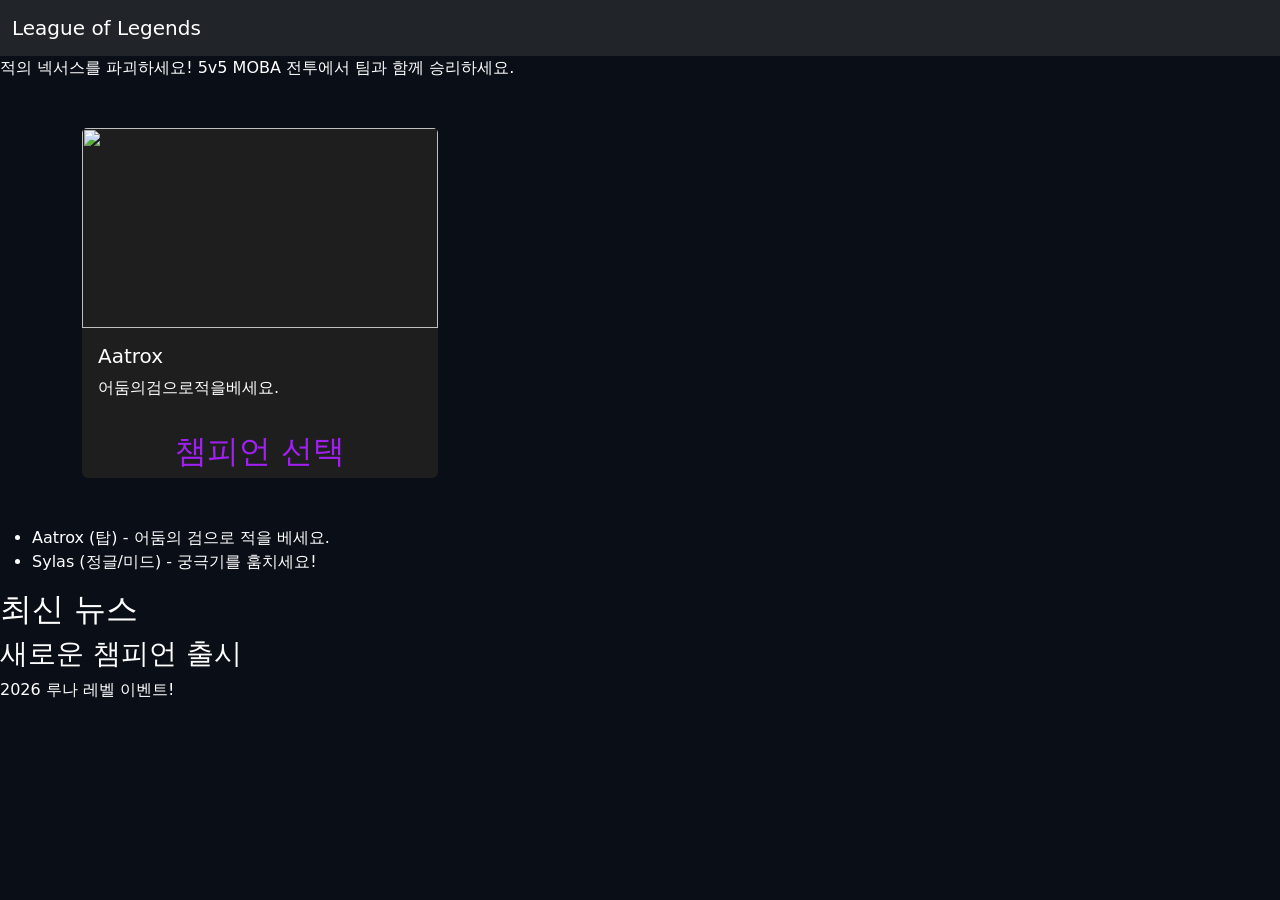
==== src/main/resources/META-INF/resources/index.html @ d0ff8828 "2주차 수업 내용 업로드" ====
<!DOCTYPE html> <!-- 주석은 이렇게 입력! -->
<html lang=”ko”>
<head>
<link href="https://cdn.jsdelivr.net/npm/bootstrap@5.3.0/dist/css/bootstrap.min.css" rel="stylesheet">
</head>
<body>
<nav class="navbar navbar-expand-lg navbar-dark bg-dark">
<div class="container-fluid"><a class="navbar-brand" href="#">League of Legends</a></div>
<style>
body { background-color: #0a0e17; color: #fff; }
.accent-purple { color: #a020f0; }
.card { background-color: #1e1e1e; border: none; color: white; }
.btn-primary { background-color: #a020f0; border: none; }
/* 4단계: 애니메이션 및 시각 효과추가*/
.card {
transition: transform 0.3s, box-shadow 0.3s;
}
.card:hover {
transform: scale(1.05); /* 마우스를 올리면 커짐 */
box-shadow: 0 10px 20px rgba(160, 32, 240, 0.5); /* 보라색 광원 효과 */
}
.card-img-top {
height: 200px;
object-fit: cover; /* 이미지가 찌그러지지 않게 채움 */
}
</style>
</nav>
<p>적의 넥서스를 파괴하세요! 5v5 MOBA 전투에서 팀과 함께 승리하세요.</p>
<div class="container my-5">
<div class="row">
<div class="col-md-4">
<div class="card">
<img src="https://ddragon.leagueoflegends.com/cdn/15.24.1/img/champion/Aatrox.png" class="card-img-top">
<div class="card-body">
<h5>Aatrox</h5>
<p>어둠의검으로적을베세요.</p>
</div>
<h2 class="text-center accent-purple">챔피언 선택</h2>
</div>
</div>
</div>
</div>

<ul>
<li>Aatrox (탑) - 어둠의 검으로 적을 베세요.</li>
<li>Sylas (정글/미드) - 궁극기를 훔치세요!</li>
</ul>
<h2>최신 뉴스</h2>
<div>
<h3>새로운 챔피언 출시</h3>
<p>2026 루나 레벨 이벤트!</p>
</div>

</body>
</html>
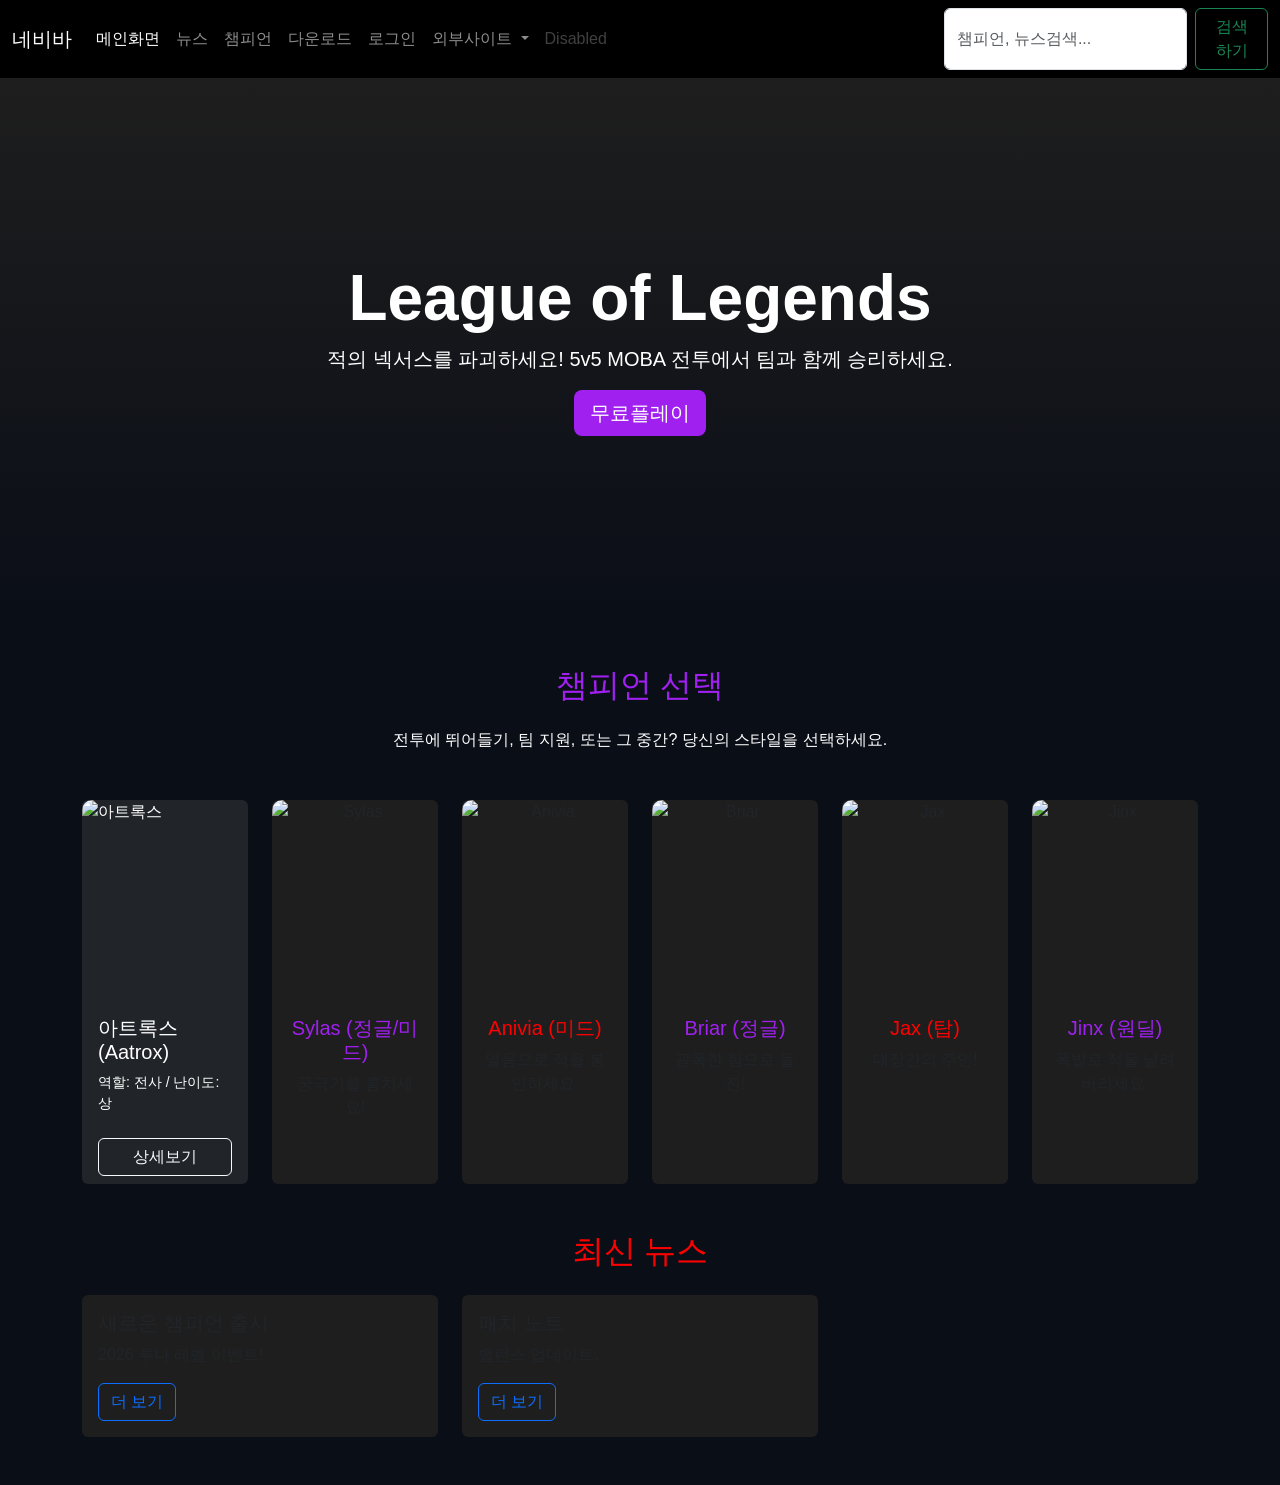
==== commit 62f51003: "7주차 수업 내용 업로드" ====
--- a/src/main/resources/META-INF/resources/index.html
+++ b/src/main/resources/META-INF/resources/index.html
@@ -1,58 +1,271 @@
-<!DOCTYPE html> <!-- 주석은 이렇게 입력! -->
-<html lang=”ko”>
+<!DOCTYPE html>
+<html lang="ko">
 <head>
-<link href="https://cdn.jsdelivr.net/npm/bootstrap@5.3.0/dist/css/bootstrap.min.css" rel="stylesheet">
+    <meta charset="UTF-8">
+    <meta name="viewport" content="width=device-width, initial-scale=1.0">
+    <title>League of Legends - 메인 페이지</title>
+    <!-- Bootstrap 5 CDN -->
+    <link href="https://cdn.jsdelivr.net/npm/bootstrap@5.3.0/dist/css/bootstrap.min.css" rel="stylesheet">
+    <link rel="stylesheet" href="css/main.css">
+    <script src="https://cdn.jsdelivr.net/npm/bootstrap@5.3.0/dist/js/bootstrap.bundle.min.js"></script>
+    <script src="js/bootstrap.bundle.min.js"></script>
+    <!--<script src="js/test.js"></script>-->
+    <script>
+       window.onload = function() {
+          alert("메인 페이지 로딩 완료");
+        }
+    </script>
+    <!-- 커스텀 스타일 (LOL 테마 + 챔피언 호버 효과) -->
+
 </head>
 <body>
-<nav class="navbar navbar-expand-lg navbar-dark bg-dark">
-<div class="container-fluid"><a class="navbar-brand" href="#">League of Legends</a></div>
-<style>
-body { background-color: #0a0e17; color: #fff; }
-.accent-purple { color: #a020f0; }
-.card { background-color: #1e1e1e; border: none; color: white; }
-.btn-primary { background-color: #a020f0; border: none; }
-/* 4단계: 애니메이션 및 시각 효과추가*/
-.card {
-transition: transform 0.3s, box-shadow 0.3s;
-}
-.card:hover {
-transform: scale(1.05); /* 마우스를 올리면 커짐 */
-box-shadow: 0 10px 20px rgba(160, 32, 240, 0.5); /* 보라색 광원 효과 */
-}
-.card-img-top {
-height: 200px;
-object-fit: cover; /* 이미지가 찌그러지지 않게 채움 */
-}
-</style>
-</nav>
-<p>적의 넥서스를 파괴하세요! 5v5 MOBA 전투에서 팀과 함께 승리하세요.</p>
-<div class="container my-5">
-<div class="row">
-<div class="col-md-4">
-<div class="card">
-<img src="https://ddragon.leagueoflegends.com/cdn/15.24.1/img/champion/Aatrox.png" class="card-img-top">
-<div class="card-body">
-<h5>Aatrox</h5>
-<p>어둠의검으로적을베세요.</p>
-</div>
-<h2 class="text-center accent-purple">챔피언 선택</h2>
-</div>
-</div>
-</div>
-</div>
-
-<ul>
-<li>Aatrox (탑) - 어둠의 검으로 적을 베세요.</li>
-<li>Sylas (정글/미드) - 궁극기를 훔치세요!</li>
-</ul>
-<h2>최신 뉴스</h2>
-<div>
-<h3>새로운 챔피언 출시</h3>
-<p>2026 루나 레벨 이벤트!</p>
-</div>
+
+    <!-- 헤더 (Navbar) -->
+    <!--
+    <nav class="navbar navbar-expand-lg navbar-dark">
+        <div class="container-fluid">
+            <a class="navbar-brand" href="#">League of Legends</a>
+            <button class="navbar-toggler" type="button" data-bs-toggle="collapse" data-bs-target="#navbarNav" aria-controls="navbarNav" aria-expanded="false" aria-label="Toggle navigation">
+                <span class="navbar-toggler-icon"></span>
+            </button>
+            <div class="collapse navbar-collapse" id="navbarNav">
+                <ul class="navbar-nav ms-auto">
+                    <li class="nav-item"><a class="nav-link" href="#">뉴스</a></li>
+                    <li class="nav-item"><a class="nav-link" href="#">챔피언</a></li>
+                    <li class="nav-item"><a class="nav-link" href="#">다운로드</a></li>
+                    <li class="nav-item"><a class="nav-link" href="#">로그인</a></li>
+                    <li class="nav-item"><a class="nav-link" href="https://www.leagueoflegends.com/ko-kr/">LOL공식웹사이트</a></li>
+                </ul>
+            </div>
+        </div>
+    </nav>-->
+
+    <!-- 새로운 네비게이션 바-->
+    <nav class="navbar navbar-expand-lg navbar-dark">
+        <div class="container-fluid">
+            <a class="navbar-brand" href="#">네비바</a>
+            <button class="navbar-toggler" type="button" data-bs-toggle="collapse" data-bs-target="#navbarSupportedContent" aria-controls="navbarSupportedContent" aria-expanded="false" aria-label="Toggle navigation">
+                <span class="navbar-toggler-icon"></span>
+            </button>
+            <div class="collapse navbar-collapse" id="navbarSupportedContent">
+                <ul class="navbar-nav me-auto mb-2 mb-lg-0">
+                <li class="nav-item"><a class="nav-link active" aria-current="page" href="#">메인화면</a></li>
+                <li class="nav-item"><a class="nav-link" href="#">뉴스</a></li>
+                <li class="nav-item"><a class="nav-link" href="#">챔피언</a></li>
+                <li class="nav-item"><a class="nav-link" href="main_page_sub/download.html">다운로드</a></li>
+                <li class="nav-item"><a class="nav-link" href="#">로그인</a></li>
+            <li class="nav-item dropdown">
+            <a class="nav-link dropdown-toggle" href="#" id="navbarDropdown" role="button" data-bs-toggle="dropdown" aria-expanded="false">
+                외부사이트
+            </a>
+                <ul class="dropdown-menu" aria-labelledby="navbarDropdown">
+                <li><a class="dropdown-item" href="https://www.leagueoflegends.com/ko-kr/">LOL공식웹사이트</a></li>
+                <li><a class="dropdown-item" href="#">Another action</a></li>
+                <li><a class="dropdown-item" href="#">Something else here</a></li>
+            </ul>
+            </li>
+            <li class="nav-item">
+            <a class="nav-link disabled" href="#" tabindex="-1" aria-disabled="true">Disabled</a>
+            </li>
+            </ul>
+            <form class="d-flex" id="searchForm">
+               <input class="form-control me-2" type="search" placeholder="챔피언, 뉴스검색..." aria-label="Search" id="searchInput">
+               <button class="btn btn-outline-success" type="submit">검색하기</button>
+            </form>
+            </div>
+        </div>
+    </nav>
+
+    <!-- 히어로 배너 (Hero Banner) -->
+    <section class="hero d-flex align-items-center justify-content-center text-center py-5">
+        <div class="container">
+            <h1 class="display-3 fw-bold">League of Legends</h1>
+            <p class="lead">적의 넥서스를 파괴하세요! 5v5 MOBA 전투에서 팀과 함께 승리하세요.</p>
+            <a href="#" class="btn btn-primary btn-lg" onclick="alert('즐거운플레이되세요')">무료플레이</a>
+        </div>
+    </section>
+
+    <!-- 챔피언 선택 섹션 (작은 썸네일 PNG로 업데이트!) -->
+    <section class="container my-5">
+        <h2 class="text-center mb-4 accent-purple">챔피언 선택</h2>
+        <p class="text-center mb-5">전투에 뛰어들기, 팀 지원, 또는 그 중간? 당신의 스타일을 선택하세요.</p>
+        <div class="row g-4">
+            <!-- Aatrox -->
+            <!--<div class="col-md-6 col-lg-4 col-xl-2">
+                <div class="card text-center h-100">
+                    <img src="images/Atrox.jpg" class="card-img-top" alt="Aatrox" loading="lazy">
+                    <div class="card-body">
+                        <h5 class="card-title accent-red">Aatrox (탑)</h5>
+                        <p class="card-text">어둠의 검으로 적을 베세요.</p>
+                    </div>
+                </div>
+            </div>-->
+            <div class="col">
+            <div class="card bg-dark text-white border-secondary h-100">
+               <img src="../images/Aatrox.jpg" class="card-img-top" alt="아트록스">
+               <div class="card-body">
+               <h5 class="card-title">아트록스 (Aatrox)</h5>
+               <p class="card-text small">역할: 전사 / 난이도: 상</p>
+               </div>
+               <div class="card-footer bg-transparent border-0">
+               <button class="btn btn-outline-light w-100"
+                    data-bs-toggle="modal"
+                    data-bs-target="#modalAatrox"
+                    data-champ="Aatrox">
+                  상세보기
+               </button>
+               </div>
+            </div>
+            </div>
+
+        <!--모달(iframe으로Aatrox.html 불러오기) -->
+        <div class="modal fade" id="modalAatrox" tabindex="-1" aria-labelledby="modalAatroxLabel" aria-hidden="true">
+        <div class="modal-dialog modal-xl modal-dialog-centered modal-dialog-scrollable">
+            <div class="modal-content bg-dark text-white border-secondary">
+
+            <!--헤더-->
+            <div class="modal-header border-secondary">
+                <h5 class="modal-title" id="modalAatroxLabel">아트록스(Aatrox) 상세정보</h5>
+                <button type="button" class="btn-close btn-close-white" data-bs-dismiss="modal" aria-label="Close"></button>
+            </div>
+
+            <!--바디: iframe으로내용채움-->
+            <div class="modal-body p-0" style="height: 65vh; background: #0a0e17;">
+                <iframe
+                src="modals/Aatrox.html"
+                frameborder="0"
+                style="width: 100%; height: 100%; border: none;"
+                allowfullscreen>
+                </iframe>
+            </div>
+            
+            <!--푸터-->
+            <div class="modal-footer border-secondary">
+                <button type="button" class="btn btn-outline-light" data-bs-dismiss="modal">닫기</button>
+            </div>
+            </div>
+        </div>
+        </div>
+
+            <!-- Sylas -->
+            <div class="col-md-6 col-lg-4 col-xl-2">
+                <div class="card text-center h-100">
+                    <img src="https://ddragon.leagueoflegends.com/cdn/15.24.1/img/champion/Sylas.png" class="card-img-top" alt="Sylas" loading="lazy">
+                    <div class="card-body">
+                        <h5 class="card-title accent-purple">Sylas (정글/미드)</h5>
+                        <p class="card-text">궁극기를 훔치세요!</p>
+                    </div>
+                </div>
+            </div>
+            <!-- Anivia -->
+            <div class="col-md-6 col-lg-4 col-xl-2">
+                <div class="card text-center h-100">
+                    <img src="https://ddragon.leagueoflegends.com/cdn/15.24.1/img/champion/Anivia.png" class="card-img-top" alt="Anivia" loading="lazy">
+                    <div class="card-body">
+                        <h5 class="card-title accent-red">Anivia (미드)</h5>
+                        <p class="card-text">얼음으로 적을 봉인하세요.</p>
+                    </div>
+                </div>
+            </div>
+            <!-- Briar -->
+            <div class="col-md-6 col-lg-4 col-xl-2">
+                <div class="card text-center h-100">
+                    <img src="https://ddragon.leagueoflegends.com/cdn/15.24.1/img/champion/Briar.png" class="card-img-top" alt="Briar" loading="lazy">
+                    <div class="card-body">
+                        <h5 class="card-title accent-purple">Briar (정글)</h5>
+                        <p class="card-text">광폭한 힘으로 돌진!</p>
+                    </div>
+                </div>
+            </div>
+            <!-- Jax -->
+            <div class="col-md-6 col-lg-4 col-xl-2">
+                <div class="card text-center h-100">
+                    <img src="https://ddragon.leagueoflegends.com/cdn/15.24.1/img/champion/Jax.png" class="card-img-top" alt="Jax" loading="lazy">
+                    <div class="card-body">
+                        <h5 class="card-title accent-red">Jax (탑)</h5>
+                        <p class="card-text">대장간의 주인!</p>
+                    </div>
+                </div>
+            </div>
+            <!-- Jinx -->
+            <div class="col-md-6 col-lg-4 col-xl-2">
+                <div class="card text-center h-100">
+                    <img src="https://ddragon.leagueoflegends.com/cdn/15.24.1/img/champion/Jinx.png" class="card-img-top" alt="Jinx" loading="lazy">
+                    <div class="card-body">
+                        <h5 class="card-title accent-purple">Jinx (원딜)</h5>
+                        <p class="card-text">폭발로 적을 날려버리세요.</p>
+                    </div>
+                </div>
+            </div>
+        </div>
+    </section>
+
+    <!-- 뉴스 섹션 (기존 유지) -->
+    <section class="container my-5">
+        <h2 class="text-center mb-4 accent-red">최신 뉴스</h2>
+        <div class="row g-4">
+            <div class="col-md-6 col-lg-4">
+                <div class="card">
+                    <div class="card-body">
+                        <h5 class="card-title">새로운 챔피언 출시</h5>
+                        <p class="card-text">2026 루나 레벨 이벤트!</p>
+                        <a href="#" class="btn btn-outline-primary">더 보기</a>
+                    </div>
+                </div>
+            </div>
+            <div class="col-md-6 col-lg-4">
+                <div class="card">
+                    <div class="card-body">
+                        <h5 class="card-title">패치 노트</h5>
+                        <p class="card-text">밸런스 업데이트.</p>
+                        <a href="#" class="btn btn-outline-primary">더 보기</a>
+                    </div>
+                </div>
+            </div>
+        </div>
+    </section>
+    
+    <!--===== 검색결과섹션(기본숨김) ===== -->
+    <section id="searchResults">
+        <!--키워드헤더-->
+        <div class="search-keyword-header">
+            <h1 id="searchKeywordDisplay"></h1>
+        </div>
+
+    <!--본문: 사이드바+ 콘텐츠-->
+    <div class="search-body">
+        <div class="container-fluid px-0">
+            <div class="row g-0">
+                <!--왼쪽카테고리사이드바-->
+                <div class="col-md-3 col-lg-2 search-sidebar bg-white py-4">
+                  <div class="px-3 mb-3" style="font-size:0.8rem; color:#999; text-transform:uppercase; letter-spacing:0.1em;">카테고리</div>
+                    <div class="search-category-item active" onclick="switchCategory('champion', this)">
+                        챔피언<span class="count" id="champCount">(0)</span>
+                    </div>  
+                    <div class="search-category-item" onclick="switchCategory('news', this)">
+                        뉴스<span class="count" id="newsCount">(0)</span>
+                    </div>
+                </div>
+
+                <!--오른쪽콘텐츠-->
+                <div class="col-md-9 col-lg-10 search-content-area">
+                    <!--챔피언결과-->
+                    <div id="resultChampion">
+                        <h5 class="mb-4" style="color:#333;">챔피언</h5>
+                        <div id="championResultList"></div>
+                    </div>
+                    <!--뉴스결과-->
+                    <div id="resultNews" style="display:none;">
+                        <h5 class="mb-4" style="color:#333;">뉴스</h5>
+                        <div id="newsResultList"></div> 
+                    </div>
+                </div>
+            </div>
+        </div>
+    </section>
+
+    <!-- ===== 검색 JavaScript ===== -->
+    <script src="js/search.js"></script>
 
 </body>
-</html>
-
-
-
+</html>
--- a/src/main/resources/META-INF/resources/css/main.css
+++ b/src/main/resources/META-INF/resources/css/main.css
@@ -0,0 +1,82 @@
+body { background-color: #0a0e17; color: #fff; font-family: 'Arial', sans-serif; }
+.navbar { background-color: #000; }
+.hero { background: linear-gradient(to bottom, #1e1e1e, #0a0e17); min-height: 60vh; }
+.accent-purple { color: #a020f0; }
+.accent-red { color: #ff0000; }
+.card { background-color: #1e1e1e; border: none; transition: transform 0.3s, box-shadow 0.3s; }
+.card:hover { transform: scale(1.05); box-shadow: 0 10px 20px rgba(160, 32, 240, 0.5); }
+.card-img-top { height: 200px; object-fit: cover; border-radius: 10px 10px 0 0; }
+.btn-primary { background-color: #a020f0; border: none; }
+.btn-primary:hover { background-color: #800080; }
+
+/* ── 기본 레이아웃 ──────────────────────────────────────────── */
+body { background-color: #0a0e17; color: #fff; font-family: 'Arial', sans-serif; }
+.navbar { background-color: #000; }
+.hero { background: linear-gradient(to bottom, #1e1e1e, #0a0e17); min-height: 60vh; }
+
+/* ── 강조 색상 ──────────────────────────────────────────────── */
+.accent-purple { color: #a020f0; }
+.accent-red { color: #ff0000; }
+
+/* ── 카드 ────────────────────────────────────────────────────── */
+.card { background-color: #1e1e1e; border: none; transition: transform 0.3s, box-shadow 0.3s; }
+.card:hover { transform: scale(1.05); box-shadow: 0 10px 20px rgba(160, 32, 240, 0.5); }
+.card-img-top { height: 200px; object-fit: cover; border-radius: 10px 10px 0 0; }
+
+/* ── 버튼 ────────────────────────────────────────────────────── */
+.btn-primary { background-color: #a020f0; border: none; }
+.btn-primary:hover { background-color: #800080; }
+
+/* ── 검색 결과 페이지 ────────────────────────────────────────── */
+#searchResults { display: none; }
+
+.search-keyword-header {
+    background: #0a0a0a;
+    background-image: radial-gradient(ellipse at center, #1a1a1a 0%, #000 70%);
+    min-height: 180px;
+    display: flex;
+    align-items: center;
+    justify-content: center;
+    border-bottom: 2px solid #c8a96e;
+}
+.search-keyword-header h1 {
+    font-size: 2.8rem;
+    font-weight: 700;
+    color: #fff;
+    letter-spacing: 0.05em;
+}
+
+.search-body { background-color: #f0ede8; min-height: 500px; }
+.search-sidebar { border-right: 1px solid #ddd; }
+
+.search-category-item {
+    padding: 14px 20px;
+    cursor: pointer;
+    color: #333;
+    font-size: 0.95rem;
+    border-left: 3px solid transparent;
+    transition: all 0.2s;
+}
+.search-category-item:hover { background: #e0dcd5; }
+.search-category-item.active {
+    border-left: 3px solid #c8253a;
+    font-weight: 700;
+    color: #c8253a;
+    background: #e8e4df;
+}
+.search-category-item .count { color: #999; font-size: 0.85rem; margin-left: 6px; }
+
+.search-content-area { padding: 30px; }
+
+.search-result-card {
+    background: #fff;
+    border: none;
+    border-radius: 6px;
+    margin-bottom: 16px;
+    transition: box-shadow 0.2s;
+}
+.search-result-card:hover { box-shadow: 0 4px 15px rgba(0,0,0,0.15); }
+.search-result-card img { width: 110px; height: 80px; object-fit: cover; border-radius: 6px 0 0 6px; }
+
+.no-result { text-align: center; padding: 80px 20px; color: #666; }
+.no-result h4 { color: #333; }
